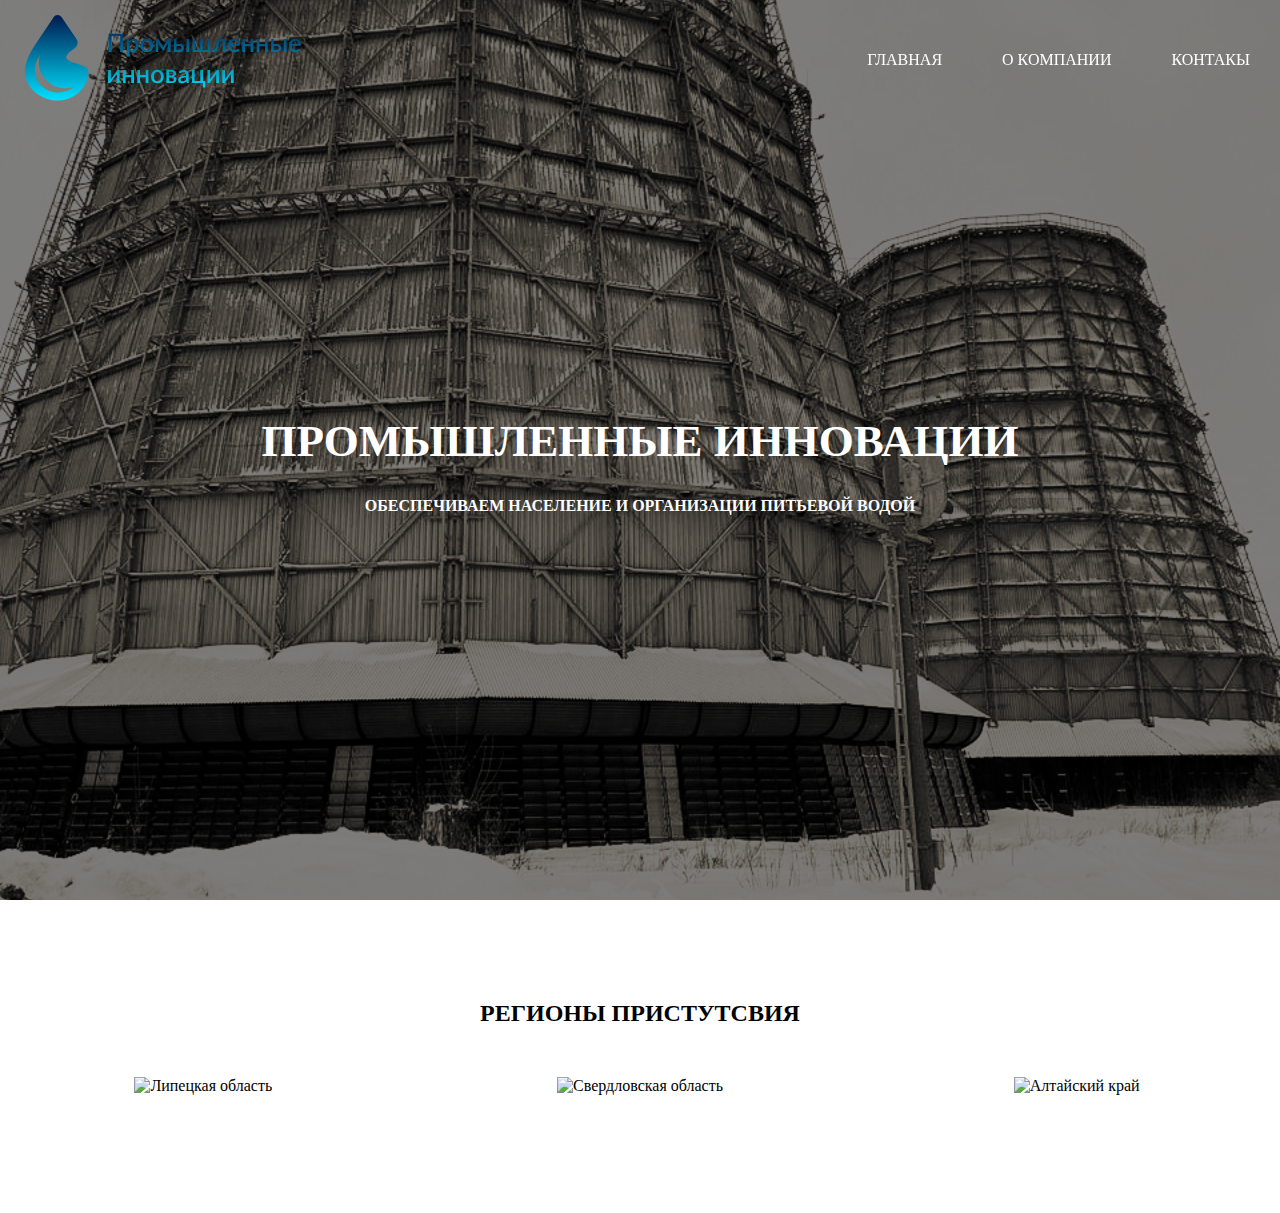
==== index.html @ 2a18716e "start commit" ====
<!DOCTYPE html>
<html lang="ru">
<head>
    <meta charset="UTF-8">
    <meta name="viewport" content="width=device-width, initial-scale=1.0">
    <title>Промышленные инновации</title>

    <link rel="stylesheet" href="index.css">
</head>
<body>
    <header class="header">
        <a href="/">
            <img class="company-logo" src="./src/img/logo.svg" alt="Логоип промышленные инновации">
        </a>
        <nav>
            <ul class="menu">
                <li class="menu__item">
                    <a class="menu__link" href="#">Главная</a>
                </li>
                <li class="menu__item">
                    <a class="menu__link" href="#">О компании</a>
                </li>
                <li class="menu__item">
                    <a class="menu__link" href="#">Контакы</a>
                </li>
            </ul>
        </nav>
    </header>
    <main>
        <div class="start-section">
            <div class="start-section__text">
                <h1 class="headline start-section__headline">Промышленные инновации</h1>
                <div class="headline start-section__caption">Обеспечиваем население и организации питьевой водой</div>
            </div>
            <div class="start-section__shadow"></div>
        </div>
        <div class="page-section">
            <h2 class="headline">Регионы пристутсвия</h2>
            <div class="regions">
                <div class="regions__item">
                    <img class="regions__image" src="" alt="Липецкая область">
                </div>
                <div class="regions__item">
                    <img class="regions__image" src="" alt="Свердловская область">
                </div>
                <div class="regions__item">
                    <img class="regions__image" src="" alt="Алтайский край">
                </div>
            </div>
        </div>
    </main>
    <footer class="footer">
        <div class="footer__copyright">Промышленные инновации, 2024</div>
    </footer>
</body>
</html>
---- index.css ----
html, body {
    padding: 0;
    margin: 0;
}

.header {
    display: flex;
    align-items: center;
    justify-content: space-between;
    position: fixed;
    top: 0;
    left: 0;
    width: 100vw;
    z-index: 3;
}

.company-logo {
    width: 320px;
}

.menu {
    display: flex;
    align-items: center;
    list-style-type: none;
}
.menu__item {
    margin: 0 30px;
}
.menu__link {
    text-transform: uppercase;
    text-decoration: none;
    color: #fff;
}

.start-section {
    display: flex;
    position: relative;
    flex-direction: column;
    align-items: center;
    justify-content: center;
    width: 100%;
    height: 100vh;
    background-image: url('./src/img/img4.JPG');
    background-size: cover;
    background-position: center center;
}
.start-section__text {
    display: inline-block;
    position: relative;
    z-index: 1;
    text-align: center;
}
.start-section__headline {
    font-size: 45px;
    color: #fff;
}
.start-section__caption {
    color: #fff;
}
.start-section__shadow {
    position: absolute;
    top: 0;
    left: 0;
    width: 100%;
    height: 100%;
    background: rgba(0,0,0, .5);
}

.page-section {
    padding: 80px 0;
}

.headline {
    text-transform: uppercase;
    font-weight: bold;
    text-align: center;
}

.regions {
    display: grid;
    grid-template-columns: repeat(3,1fr);
    grid-template-rows: 1fr;
    column-gap: 30px;
    margin-top: 50px;
}
.regions__item {
    text-align: center;
}

.footer {
    padding: 10px 0;
}
.footer__copyright {
    text-align: center;
    color: #fff;
}
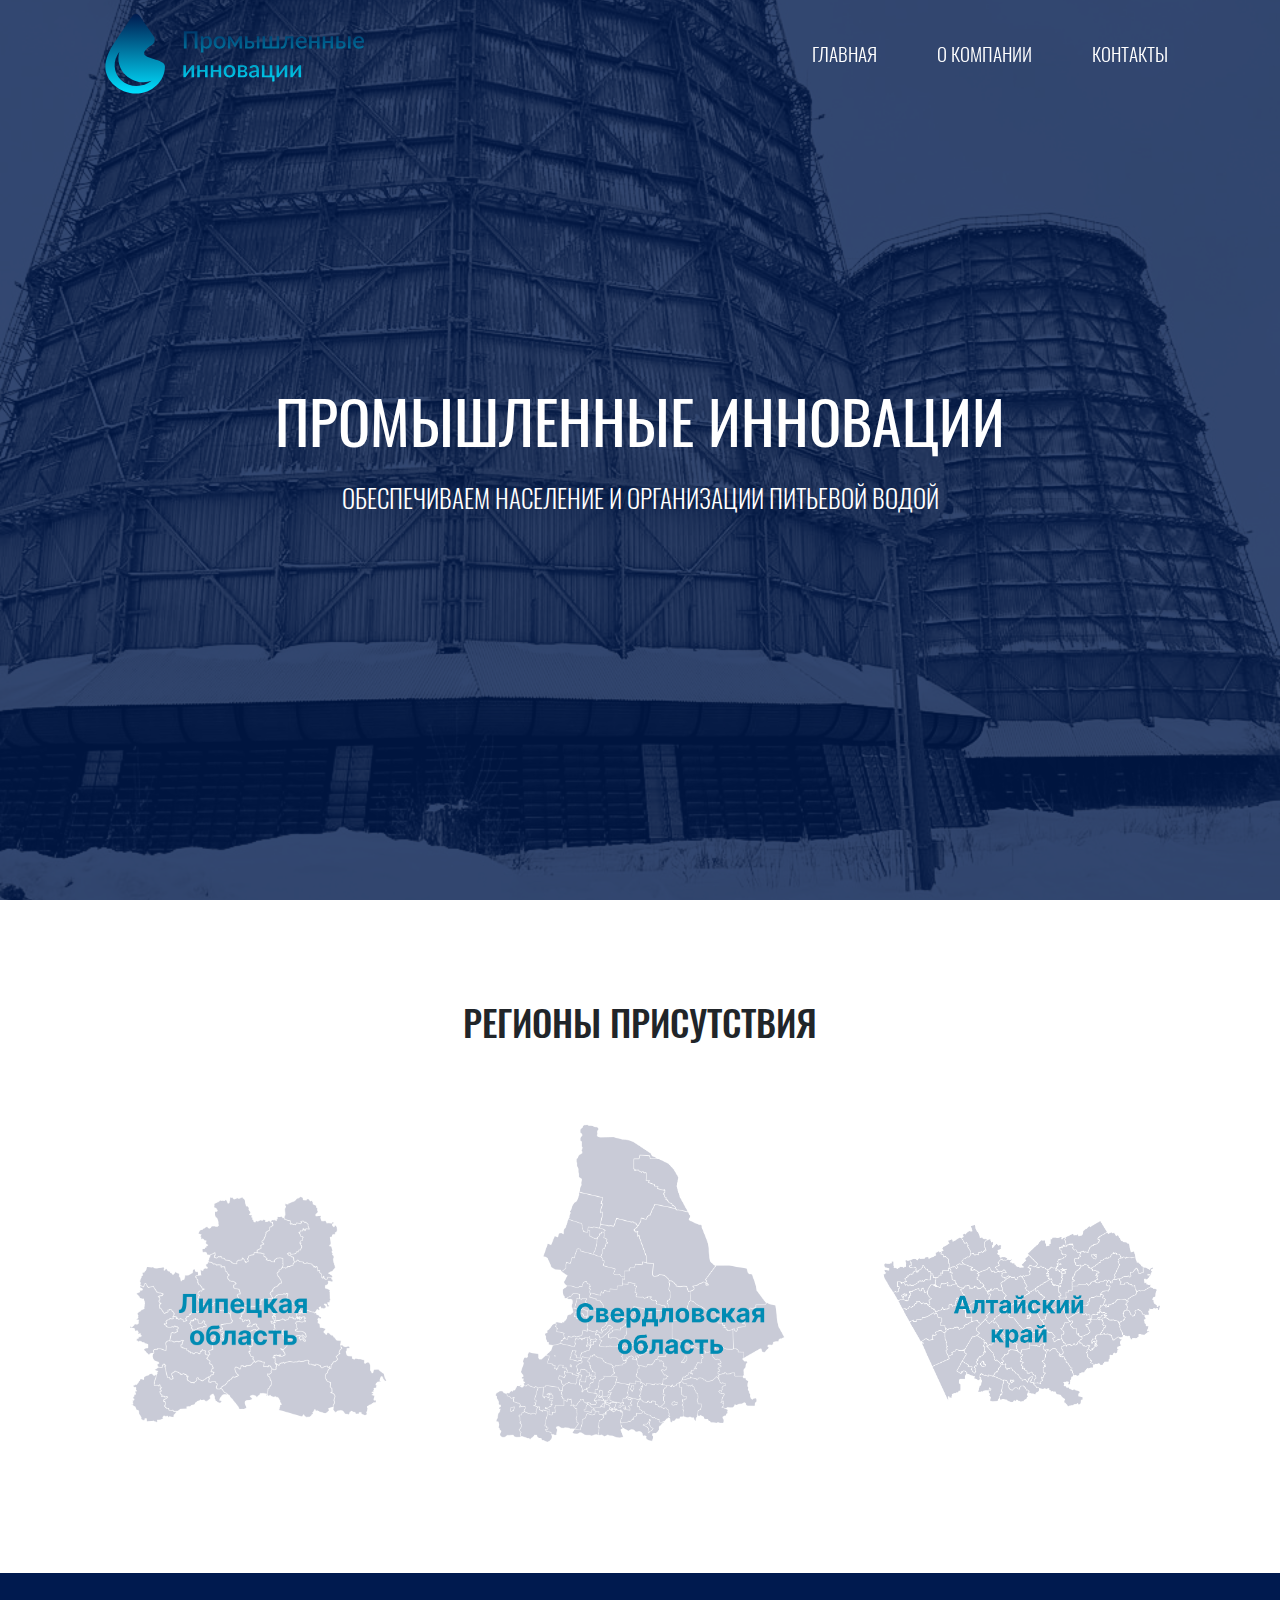
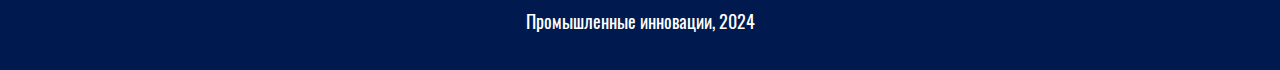
==== commit 97ec4396: "Исправлены пути в пунках меню" ====
--- a/index.html
+++ b/index.html
@@ -5,52 +5,66 @@
     <meta name="viewport" content="width=device-width, initial-scale=1.0">
     <title>Промышленные инновации</title>
 
-    <link rel="stylesheet" href="index.css">
+    <link rel="stylesheet" href="./src/libs/bootstrap/css/bootstrap-reboot.min.css">
+    <link rel="stylesheet" href="./src/libs/bootstrap/css/bootstrap-grid.min.css">
+    <link rel="stylesheet" href="./css/index.css">
 </head>
 <body>
-    <header class="header">
-        <a href="/">
-            <img class="company-logo" src="./src/img/logo.svg" alt="Логоип промышленные инновации">
-        </a>
-        <nav>
-            <ul class="menu">
-                <li class="menu__item">
-                    <a class="menu__link" href="#">Главная</a>
-                </li>
-                <li class="menu__item">
-                    <a class="menu__link" href="#">О компании</a>
-                </li>
-                <li class="menu__item">
-                    <a class="menu__link" href="#">Контакы</a>
-                </li>
-            </ul>
-        </nav>
+    <header class="header header_main-page">
+        <div class="container">
+            <div class="header__wrapper">
+                <a href="/">
+                    <img class="company-logo" src="./src/img/logo.svg" alt="Логоип промышленные инновации">
+                </a>
+                <nav>
+                    <ul class="menu">
+                        <li class="menu__item">
+                            <a class="menu__link" href="/">Главная</a>
+                        </li>
+                        <li class="menu__item">
+                            <a class="menu__link" href="./about.html">О компании</a>
+                        </li>
+                        <li class="menu__item">
+                            <a class="menu__link" href="./contacts.html">Контакты</a>
+                        </li>
+                    </ul>
+                </nav>
+            </div>
+        </div>
     </header>
-    <main>
-        <div class="start-section">
-            <div class="start-section__text">
-                <h1 class="headline start-section__headline">Промышленные инновации</h1>
-                <div class="headline start-section__caption">Обеспечиваем население и организации питьевой водой</div>
+    <main class="main-page">
+        <section class="start-section">
+            <div class="container h-100">
+                <div class="start-section__wrapper">
+                    <div class="start-section__text">
+                        <h1 class="start-section__headline">Промышленные инновации</h1>
+                        <div class="start-section__caption">Обеспечиваем население и организации питьевой водой</div>
+                    </div>
+                </div>
             </div>
             <div class="start-section__shadow"></div>
-        </div>
-        <div class="page-section">
-            <h2 class="headline">Регионы пристутсвия</h2>
-            <div class="regions">
-                <div class="regions__item">
-                    <img class="regions__image" src="" alt="Липецкая область">
-                </div>
-                <div class="regions__item">
-                    <img class="regions__image" src="" alt="Свердловская область">
-                </div>
-                <div class="regions__item">
-                    <img class="regions__image" src="" alt="Алтайский край">
+        </section>
+        <section class="page-section">
+            <div class="container">
+                <h2 class="headline">Регионы присутствия</h2>
+                <div class="regions">
+                    <div class="regions__item">
+                        <img class="regions__image" src="./src/img/lipeck.png" alt="Липецкая область">
+                    </div>
+                    <div class="regions__item">
+                        <img class="regions__image" src="./src/img/sverdlovsk.png" alt="Свердловская область">
+                    </div>
+                    <div class="regions__item">
+                        <img class="regions__image" src="./src/img/altai.png" alt="Алтайский край">
+                    </div>
                 </div>
             </div>
-        </div>
+        </section>
     </main>
     <footer class="footer">
         <div class="footer__copyright">Промышленные инновации, 2024</div>
     </footer>
+
+    <script src="./js/script.js"></script>
 </body>
 </html>--- a/css/index.css
+++ b/css/index.css
@@ -0,0 +1,215 @@
+@import url('../src/fonts/Oswald/stylesheet.css');
+@import url('../css/utils.css');
+
+:root {
+    --fs-base: 20px;
+    --font-secondary: 'Oswald';
+    --primary-rgb-code: 0, 26, 79;
+    --secodary-rgb-code: 0, 139, 179;
+    --primary-color: rgb(var(--primary-rgb-code));
+    --primary-op-color: rgba(var(--primary-rgb-code), .8);
+    --secondary-color: rgb(var(--secodary-rgb-code));
+    --gray-color: #C9CBD7;
+    --light-gray-color: #F7F7F7;
+}
+
+html, body {
+    padding: 0;
+    margin: 0;
+}
+
+.header {
+    position: fixed;
+    top: 0;
+    left: 0;
+    width: 100vw;
+    z-index: 3;
+}
+.header_default {
+    background: var(--primary-color);
+}
+.header__wrapper {
+    display: flex;
+    align-items: center;
+    justify-content: space-between;
+}
+
+.company-logo {
+    width: 300px;
+}
+
+.menu {
+    display: flex;
+    align-items: center;
+    list-style-type: none;
+    margin: 0;
+    padding: 0;
+}
+.menu__item {
+    margin: 0 30px;
+}
+.menu__link {
+    text-transform: uppercase;
+    text-decoration: none;
+    color: #fff;
+    font-family: var(--font-secondary);
+    font-weight: 300;
+    font-size: 19px;
+    cursor: pointer;
+}
+.menu__link:hover {
+    color: var(--secondary-color);
+}
+
+.start-section {
+    position: relative;
+    width: 100%;
+    height: 100vh;
+    background-image: url('../src/img/img4.JPG');
+    background-size: cover;
+    background-position: center center;
+}
+.start-section__wrapper {
+    display: flex;
+    flex-direction: column;
+    align-items: center;
+    justify-content: center;
+    height: 100%;
+}
+.start-section__text {
+    display: inline-block;
+    position: relative;
+    z-index: 1;
+    text-align: center;
+}
+.start-section__headline {
+    font-size: 60px;
+    font-family: var(--font-secondary);
+    font-weight: normal;
+    text-transform: uppercase;
+    color: #fff;
+    line-height: 1;
+    margin-bottom: 35px;
+}
+.start-section__caption {
+    color: #fff;
+    font-size: 25px;
+    font-family: var(--font-secondary);
+    font-weight: 300;
+    text-transform: uppercase;
+    line-height: 1;
+}
+.start-section__shadow {
+    position: absolute;
+    top: 0;
+    left: 0;
+    width: 100%;
+    height: 100%;
+    background: var(--primary-op-color);
+}
+
+.page-section {
+    padding: 100px 0;
+}
+.page-section__gray {
+    background: var(--gray-color);
+}
+
+.headline {
+    text-transform: uppercase;
+    font-family: var(--font-secondary);
+    font-weight: 500;
+    text-align: center;
+    font-size: 36px;
+    margin-bottom: 50px;
+}
+
+.regions {
+    display: grid;
+    grid-template-columns: repeat(3,1fr);
+    grid-template-rows: 1fr;
+    column-gap: 30px;
+    margin-top: 50px;
+    align-items: end;
+}
+.regions__item {
+    text-align: center;
+}
+.regions__image {
+    width: 100%;
+}
+
+
+.default-page {
+    padding-top: 108px;
+}
+
+.page-top-block {
+    height: 220px;
+    position: relative;
+}
+.page-top-block__wrapper {
+    display: flex;
+    align-items: center;
+    justify-content: center;
+    height: 100%;
+}
+.page-top-block__headline {
+    position: relative;
+    z-index: 2;
+    color: #fff;
+    text-transform: uppercase;
+    font-family: var(--font-secondary);
+    font-size: 56px;
+}
+.page-top-block__shadow {
+    position: absolute;
+    top: 0;
+    left: 0;
+    width: 100%;
+    height: 100%;
+    background: rgba(var(--primary-rga-code), .5);
+}
+
+.footer {
+    background: var(--primary-color);
+    padding: 35px 0;
+}
+.footer__copyright {
+    font-size: 18px;
+    font-weight: 400;
+    font-family: var(--font-secondary);
+    text-align: center;
+    color: #fff;
+}
+
+.alert-develop {
+    display: flex;
+    align-items: center;
+    justify-content: center;
+    padding: 50px;
+    text-transform: uppercase;
+}
+
+.info-item {
+    font-family: var(--font-secondary);
+    font-size: var(--fs-base);
+    text-transform: uppercase;
+    margin-bottom: 60px;
+}
+.info-item_inline {
+    display: inline-block;
+    margin-right: 80px;
+}
+.info-item__label {
+    color: #999999;
+    margin-bottom: 3px;
+}   
+.info-item__value {
+    color: #000;
+}
+
+.group-info-items {
+    display: flex;
+    align-items: center;
+}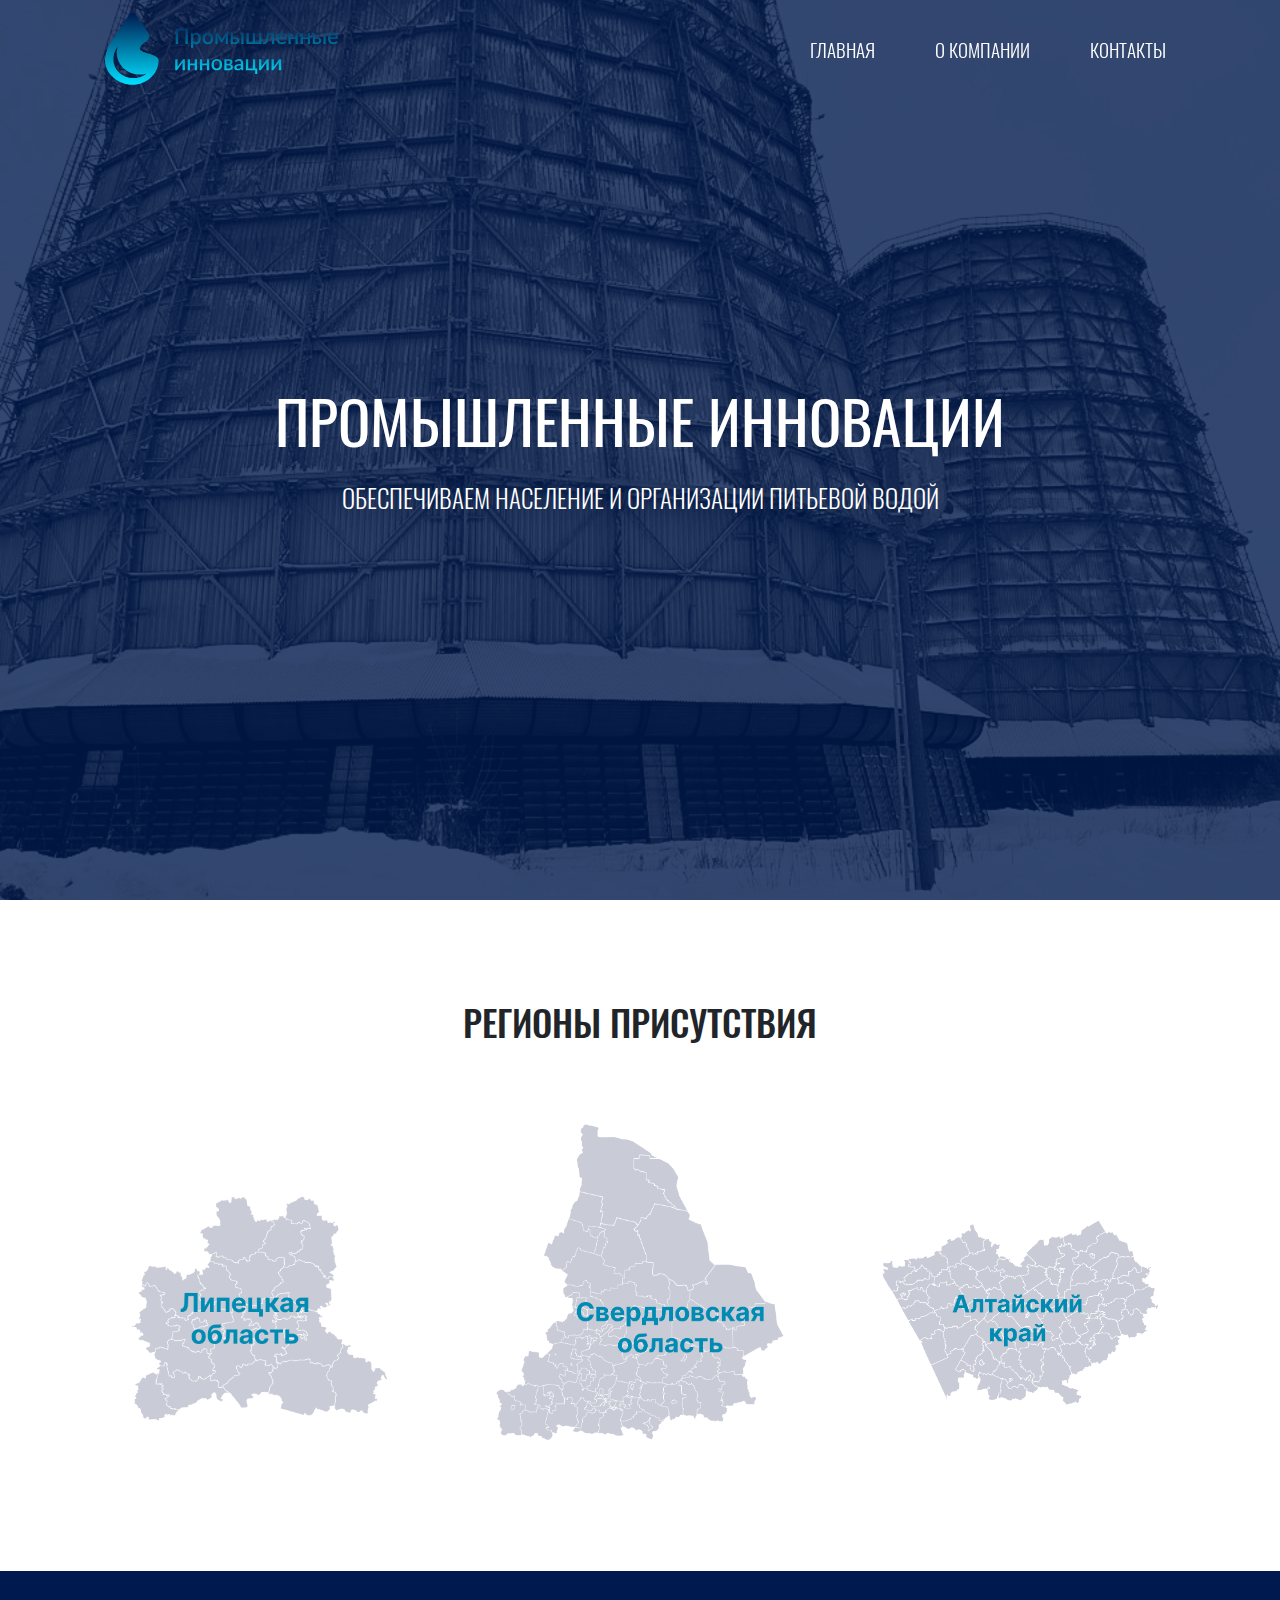
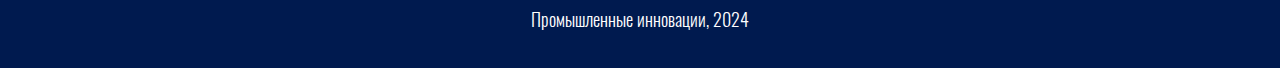
==== commit 66c4af42: "Добавлена адаптивная верстка для всех видов экранов, кроме мобильного" ====
--- a/index.html
+++ b/index.html
@@ -8,18 +8,19 @@
     <link rel="stylesheet" href="./src/libs/bootstrap/css/bootstrap-reboot.min.css">
     <link rel="stylesheet" href="./src/libs/bootstrap/css/bootstrap-grid.min.css">
     <link rel="stylesheet" href="./css/index.css">
+    <link rel="stylesheet" href="./css/media.css">
 </head>
 <body>
     <header class="header header_main-page">
         <div class="container">
             <div class="header__wrapper">
-                <a href="/">
+                <a href="./index.html">
                     <img class="company-logo" src="./src/img/logo.svg" alt="Логоип промышленные инновации">
                 </a>
                 <nav>
                     <ul class="menu">
                         <li class="menu__item">
-                            <a class="menu__link" href="/">Главная</a>
+                            <a class="menu__link" href="./index.html">Главная</a>
                         </li>
                         <li class="menu__item">
                             <a class="menu__link" href="./about.html">О компании</a>
--- a/css/index.css
+++ b/css/index.css
@@ -1,8 +1,10 @@
 @import url('../src/fonts/Oswald/stylesheet.css');
+@import url('../src/fonts/OpenSans/stylesheet.css');
 @import url('../css/utils.css');
 
 :root {
-    --fs-base: 20px;
+    --fs-base: 19px;
+    --font-base: 'Open Sans';
     --font-secondary: 'Oswald';
     --primary-rgb-code: 0, 26, 79;
     --secodary-rgb-code: 0, 139, 179;
@@ -14,8 +16,20 @@
 }
 
 html, body {
+    height: 100%;
     padding: 0;
     margin: 0;
+    font-family: var(--font-secondary);
+    font-size: var(--fs-base);
+}
+
+body {
+    display: flex;
+    flex-direction: column;
+}
+
+main {
+    flex: 1 0 auto;
 }
 
 .header {
@@ -35,7 +49,7 @@
 }
 
 .company-logo {
-    width: 300px;
+    width: 270px;
 }
 
 .menu {
@@ -141,7 +155,7 @@
 
 
 .default-page {
-    padding-top: 108px;
+    padding-top: 97px;
 }
 
 .page-top-block {
@@ -168,16 +182,17 @@
     left: 0;
     width: 100%;
     height: 100%;
-    background: rgba(var(--primary-rga-code), .5);
+    background: var(--primary-op-color);
 }
 
 .footer {
+    flex: 0 0 auto;
     background: var(--primary-color);
     padding: 35px 0;
 }
 .footer__copyright {
     font-size: 18px;
-    font-weight: 400;
+    font-weight: 300;
     font-family: var(--font-secondary);
     text-align: center;
     color: #fff;
@@ -212,4 +227,108 @@
 .group-info-items {
     display: flex;
     align-items: center;
+}
+
+/* data-item */
+.data-item {
+    color: var(--primary-color);
+    margin-bottom: 30px;
+}
+.data-item__title {
+    display: flex;
+    align-items: center;
+    text-transform: uppercase;
+    font-size: 24px;
+    font-weight: 500;
+    font-family: var(--font-secondary);
+}
+.data-item__collapse-icon {
+    transition: transform .3s;
+    margin-right: 10px;
+}
+.data-item__desc {
+    font-weight: 300;
+    margin: 25px 0 10px;
+    color: #000;
+}
+.data-item__files {
+    list-style-type: none;
+    margin: 0;
+    padding: 0;
+}
+.data-item__file {
+    font-weight: 300;
+}
+.data-item_open .data-item__collapse-icon {
+    transform: rotate(90deg);
+}
+
+/* pay-item */
+.pay-item {
+    font-family: var(--font-secondary);
+    background: #F7F7F7;
+    padding: 35px 50px;
+}
+.pay-item__header {
+    display: flex;
+    align-items: baseline;
+    justify-content: space-between;
+}
+.pay-item__title {
+    color: var(--primary-color);
+    font-weight: 500;
+    font-size: 25px;
+    line-height: 1.3;
+    margin-right: 15px;
+}
+.pay-item__collapse {
+    margin-top: 25px;
+}
+.pay-item__subject {
+
+}
+.pay-item__label {
+    font-weight: 200;
+    color: #000;
+    font-size: 16px;
+}
+.pay-item__desc {
+    color: #000;
+}
+.pay-item__files {
+    padding-top: 20px;
+    padding-left: 10px;
+    margin: 0;
+    font-weight: 300;
+}
+.pay-item__file {
+    list-style-type: '\2013';
+    padding-left: 7px;
+}
+.pay-item__collapse-icon {
+    transition: transform .5s;
+    transform: rotate(-180deg);
+}
+.pay-item_open .pay-item__collapse-icon {
+    transform: rotate(-270deg);
+}
+
+/* contact-item */
+.contact-item {
+    display: flex;
+    flex-direction: column;
+    align-items: center;
+    justify-content: center;
+}
+.contact-item__logo {
+    margin-bottom: 10px;
+}
+.contact-item__label {
+    color: #999999;
+    text-align: center;
+    text-transform: uppercase;
+    margin-bottom: 15px;
+}
+.contact-item__value {
+    text-align: center;
 }--- a/css/media.css
+++ b/css/media.css
@@ -0,0 +1,113 @@
+@media (min-width: 992px) and (max-width: 1199px) {
+    :root {
+        --fs-base: 18px;
+    }
+
+    .company-logo {
+        width: 250px;
+    }
+
+    .menu__item {
+        margin: 0 20px;
+    }
+    .menu__link {
+        font-size: 18px;
+    }
+
+    .start-section__headline {
+        font-size: 54px;
+    }
+    .start-section__caption {
+        font-size: 22px;
+    }
+
+    .page-top-block__headline {
+        font-size: 50px;
+    }
+
+    .default-page {
+        padding-top: 90px;
+    }
+
+    .headline {
+        font-size: 34px;
+    }
+
+    .footer__copyright {
+        font-size: 17px;
+    }
+}
+
+@media (min-width: 768px) and (max-width: 991px) {
+    :root {
+        --fs-base: 17px;
+    }
+
+    .company-logo {
+        width: 230px;
+    }
+
+    .menu__item {
+        margin: 0 20px;
+    }
+    .menu__link {
+        font-size: 17px;
+    }
+
+    .start-section__headline {
+        font-size: 50px;
+    }
+    .start-section__caption {
+        font-size: 21px;
+    }
+
+    .regions {
+        column-gap: 5px;
+    }
+
+    .page-top-block {
+        height: 190px;
+    }
+    .page-top-block__headline {
+        font-size: 46px;
+    }
+
+    .default-page {
+        padding-top: 83px;
+    }
+
+    .info-item {
+        margin-bottom: 40px;
+    }
+    .info-item_inline {
+        margin-right: 40px;
+    }
+
+    .data-item__title {
+        font-size: 22px;
+    }
+    .data-item__desc {
+        margin: 15px 0 10px;
+    }
+
+    .pay-item__title {
+        font-size: 23px;
+    }
+
+    .headline {
+        font-size: 30px;
+        margin-bottom: 45px;
+    }
+
+    .footer__copyright {
+        font-size: 17px;
+    }
+}
+
+@media (min-width: 576px) and (max-width: 767px) {
+
+}
+
+@media (max-width: 575px) {
+
+}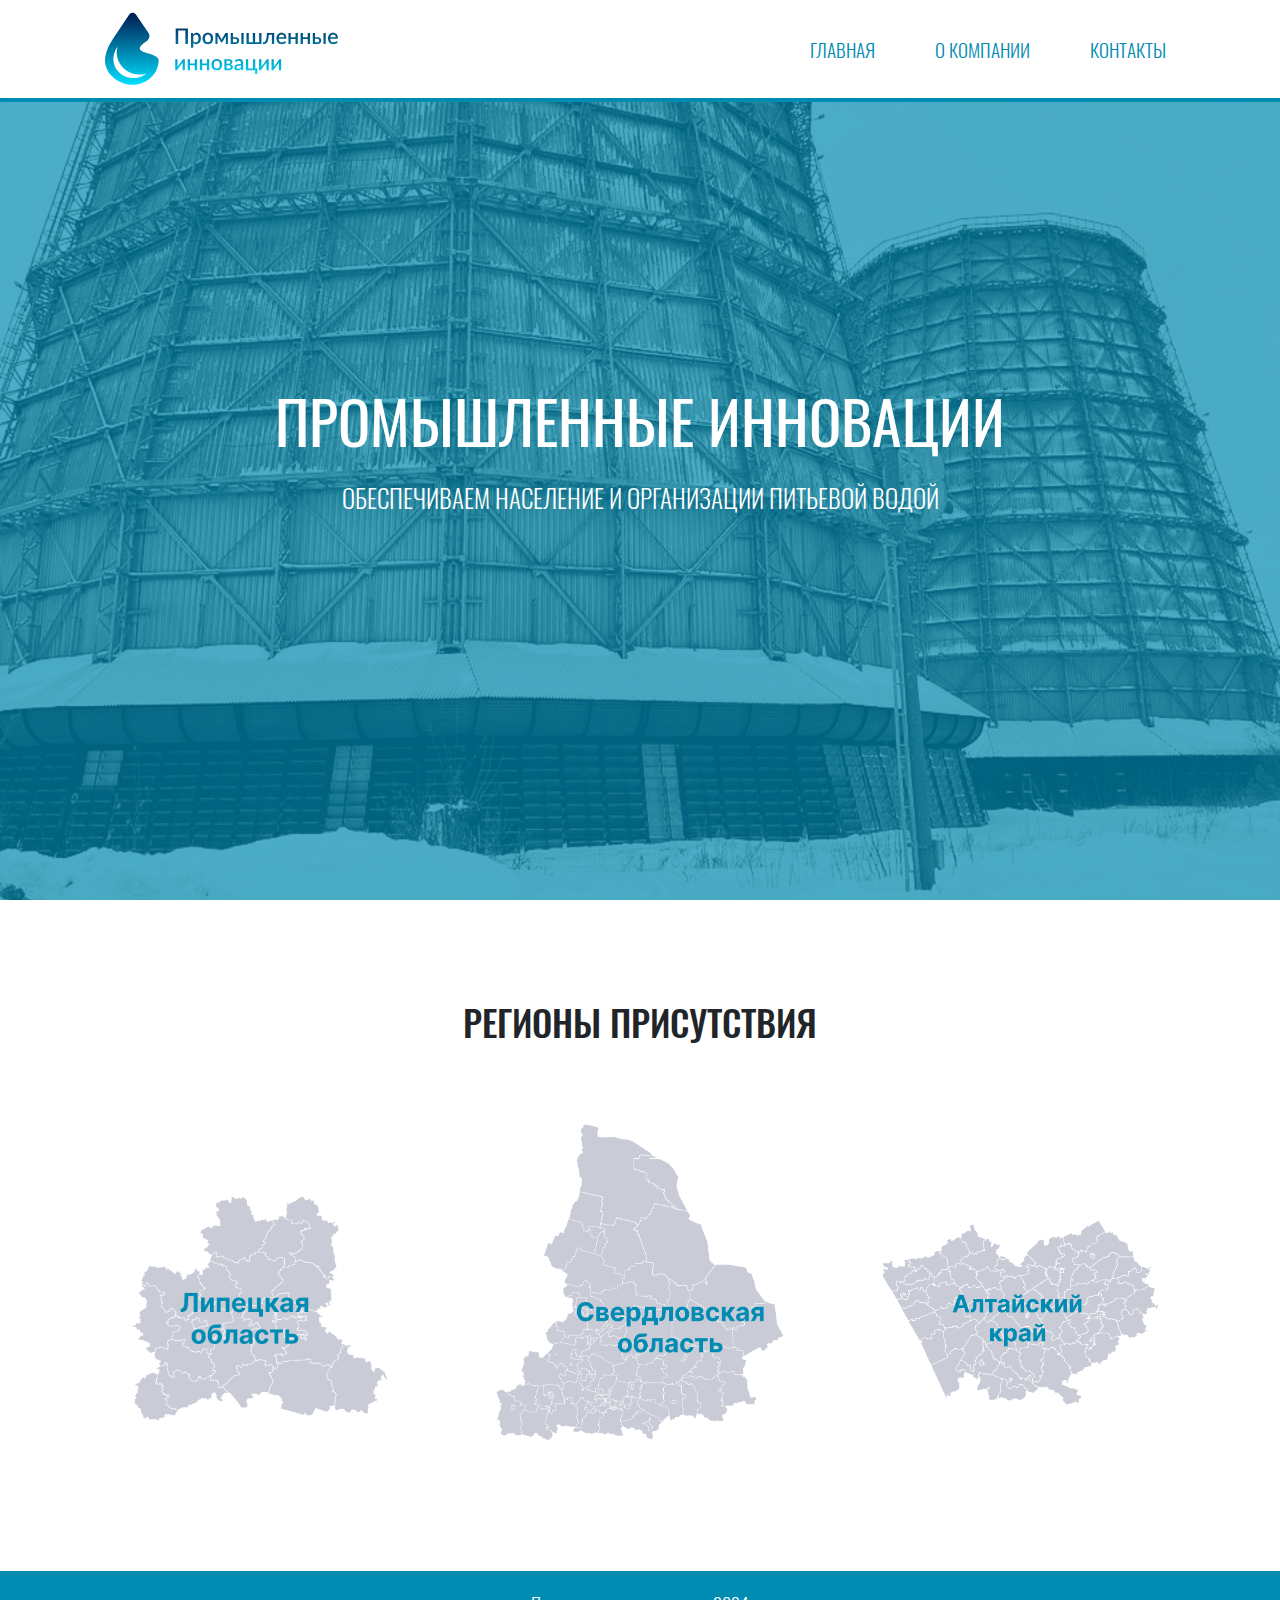
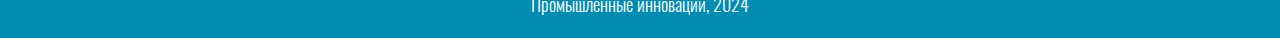
==== commit 61ee6de1: "Исправлены пути в мобильном меню" ====
--- a/index.html
+++ b/index.html
@@ -7,6 +7,7 @@
 
     <link rel="stylesheet" href="./src/libs/bootstrap/css/bootstrap-reboot.min.css">
     <link rel="stylesheet" href="./src/libs/bootstrap/css/bootstrap-grid.min.css">
+    <link rel="stylesheet" href="./src/fonts/font-awesome/css/font-awesome.min.css">
     <link rel="stylesheet" href="./css/index.css">
     <link rel="stylesheet" href="./css/media.css">
 </head>
@@ -17,7 +18,7 @@
                 <a href="./index.html">
                     <img class="company-logo" src="./src/img/logo.svg" alt="Логоип промышленные инновации">
                 </a>
-                <nav>
+                <nav class="header__menu">
                     <ul class="menu">
                         <li class="menu__item">
                             <a class="menu__link" href="./index.html">Главная</a>
@@ -30,9 +31,32 @@
                         </li>
                     </ul>
                 </nav>
+                <button class="mobile-menu-icon">
+                    <i class="fa fa-bars" aria-hidden="true"></i>
+                </button>
             </div>
         </div>
     </header>
+    <div class="mobile-menu">
+        <div class="mobile-menu__container">
+            <button class="mobile-menu__btn-close">
+                <i class="fa fa-times" aria-hidden="true"></i>
+            </button>
+            <nav>
+                <ul class="mobile-menu__list">
+                    <li class="mobile-menu__item">
+                        <a class="mobile-menu__link" href="./index.html">Главная</a>
+                    </li>
+                    <li class="mobile-menu__item">
+                        <a class="mobile-menu__link" href="./about.html">О компании</a>
+                    </li>
+                    <li class="mobile-menu__item">
+                        <a class="mobile-menu__link" href="./contacts.html">Контакты</a>
+                    </li>
+                </ul>
+            </nav>
+        </div>
+    </div>
     <main class="main-page">
         <section class="start-section">
             <div class="container h-100">
--- a/css/index.css
+++ b/css/index.css
@@ -7,10 +7,10 @@
     --font-base: 'Open Sans';
     --font-secondary: 'Oswald';
     --primary-rgb-code: 0, 26, 79;
-    --secodary-rgb-code: 0, 139, 179;
+    --secondary-rgb-code: 0, 139, 179;
     --primary-color: rgb(var(--primary-rgb-code));
-    --primary-op-color: rgba(var(--primary-rgb-code), .8);
-    --secondary-color: rgb(var(--secodary-rgb-code));
+    --primary-op-color: rgba(var(--primary-rgb-code), .6);
+    --secondary-color: rgb(var(--secondary-rgb-code));
     --gray-color: #C9CBD7;
     --light-gray-color: #F7F7F7;
 }
@@ -38,9 +38,11 @@
     left: 0;
     width: 100vw;
     z-index: 3;
+    background: #fff;
+    border-bottom: 4px solid var(--secondary-color);
 }
 .header_default {
-    background: var(--primary-color);
+    /* background: var(--primary-color); */
 }
 .header__wrapper {
     display: flex;
@@ -65,7 +67,7 @@
 .menu__link {
     text-transform: uppercase;
     text-decoration: none;
-    color: #fff;
+    color: var(--secondary-color);
     font-family: var(--font-secondary);
     font-weight: 300;
     font-size: 19px;
@@ -119,7 +121,8 @@
     left: 0;
     width: 100%;
     height: 100%;
-    background: var(--primary-op-color);
+    /* background: var(--primary-op-color); */
+    background: rgba(var(--secondary-rgb-code), .7);
 }
 
 .page-section {
@@ -182,13 +185,15 @@
     left: 0;
     width: 100%;
     height: 100%;
-    background: var(--primary-op-color);
+    /* background: var(--primary-op-color); */
+    background: rgba(var(--secondary-rgb-code), .5);
 }
 
 .footer {
     flex: 0 0 auto;
-    background: var(--primary-color);
-    padding: 35px 0;
+    /* background: var(--primary-color); */
+    background: var(--secondary-color);
+    padding: 20px 0;
 }
 .footer__copyright {
     font-size: 18px;
@@ -242,6 +247,9 @@
     font-weight: 500;
     font-family: var(--font-secondary);
 }
+.data-item__collapse {
+    padding-left: 23px;
+}
 .data-item__collapse-icon {
     transition: transform .3s;
     margin-right: 10px;
@@ -284,9 +292,6 @@
 .pay-item__collapse {
     margin-top: 25px;
 }
-.pay-item__subject {
-
-}
 .pay-item__label {
     font-weight: 200;
     color: #000;
@@ -331,4 +336,56 @@
 }
 .contact-item__value {
     text-align: center;
+}
+
+.mobile-menu-icon {
+    display: none;
+    background: transparent;
+    border: none;
+    color: var(--secondary-color);
+    font-size: 27px;
+}
+
+.mobile-menu {
+    display: none;
+    position: fixed;
+    z-index: 3;
+    top: 0;
+    left: 0;
+    width: 100%;
+    height: 100vh;
+    background: rgba(0,0,0, .6);
+    opacity: 0;
+    transition: opacity 1s;
+}
+.mobile-menu_open {
+    display: block;
+    opacity: 1;
+}
+.mobile-menu__container {
+    position: relative;
+    width: 65%;
+    height: 100vh;
+    background: var(--secondary-color);
+    margin-left: 35%;
+    padding-top: 70px;
+}
+.mobile-menu__btn-close {
+    position: absolute;
+    top: 10px;
+    right: 15px;
+    color: #fff;
+    background: transparent;
+    border: none;
+    font-size: 25px;
+}
+.mobile-menu__item { 
+    list-style-type: none;
+    margin-bottom: 15px;
+}
+.mobile-menu__link {
+    text-transform: uppercase;
+    text-decoration: none;
+    color: #fff;
+    font-size: 20px;
 }--- a/css/media.css
+++ b/css/media.css
@@ -105,9 +105,195 @@
 }
 
 @media (min-width: 576px) and (max-width: 767px) {
-
+    :root {
+        --fs-base: 16px;
+    }
+
+    .company-logo {
+        width: 200px;
+    }
+
+    .menu__item {
+        margin: 0 15px;
+    }
+    .menu__link {
+        font-size: 15px;
+    }
+
+    .start-section__headline {
+        font-size: 45px;
+        line-height: 1.2;
+    }
+    .start-section__caption {
+        font-size: 19px;
+    }
+
+    .regions {
+        column-gap: 0px;
+    }
+
+    .page-top-block {
+        height: 160px;
+    }
+    .page-top-block__headline {
+        font-size: 39px;
+    }
+
+    .default-page {
+        padding-top: 72px;
+    }
+
+    .requisites-img {
+        display: none;
+    }
+
+    .info-item {
+        margin-bottom: 40px;
+    }
+    .info-item_inline {
+        margin-right: 80px;
+    }
+
+    .data-item__title {
+        font-size: 20px;
+    }
+    .data-item__desc {
+        margin: 15px 0 10px;
+    }
+
+    .pay-item {
+        padding: 25px 35px;
+    }
+    .pay-item__title {
+        font-size: 21px;
+    }
+
+    .contact-item__logo {
+        width: 33px;
+    }
+
+    .headline {
+        font-size: 27px;
+        margin-bottom: 40px;
+    }
+
+    .page-section {
+        padding: 65px 0;
+    }
+
+    .footer {
+        padding: 15px 0;
+    }
+    .footer__copyright {
+        font-size: 15px;
+    }
 }
 
 @media (max-width: 575px) {
-
+    :root {
+        --fs-base: 15px;
+    }
+
+    .company-logo {
+        width: 190px;
+    }
+
+    .mobile-menu-icon {
+        display: block;
+    }
+
+    .header__menu {
+        display: none;
+    }
+
+    .menu__item {
+        margin: 0 15px;
+    }
+    .menu__link {
+        font-size: 15px;
+    }
+
+    .start-section__headline {
+        font-size: 37px;
+        line-height: 1.2;
+        margin-bottom: 15px;
+    }
+    .start-section__caption {
+        font-size: 17px;
+        line-height: 1.3;
+    }
+
+    .regions {
+        grid-template-columns: 1fr;
+        grid-template-rows: repeat(3, auto);
+        margin-top: -30px;
+    }
+
+    .page-top-block {
+        height: 160px;
+    }
+    .page-top-block__headline {
+        font-size: 32px;
+    }
+
+    .default-page {
+        padding-top: 68px;
+    }
+
+    .requisites-img {
+        display: none;
+    }
+
+    .group-info-items {
+        display: block;
+    }
+
+    .info-item {
+        margin-bottom: 25px;
+    }
+    .info-item_inline {
+        margin-right: 0;
+    }
+
+    .data-item {
+        margin-bottom: 15px;
+    }
+    .data-item__title {
+        font-size: 18px;
+    }
+    .data-item__desc {
+        margin: 5px 0 10px;
+    }
+
+    .pay-item {
+        padding: 20px 25px;
+    }
+    .pay-item__title {
+        font-size: 19px;
+    }
+
+    .contact-item__logo-wrp {
+        display: flex;
+        align-items: center;
+        height: 50px;
+    }
+    .contact-item__logo {
+        width: 35px;
+    }
+
+    .headline {
+        font-size: 24px;
+        margin-bottom: 30px;
+    }
+
+    .page-section {
+        padding: 45px 0;
+    }
+
+    .footer {
+        padding: 15px 0;
+    }
+    .footer__copyright {
+        font-size: 13px;
+    }
 }